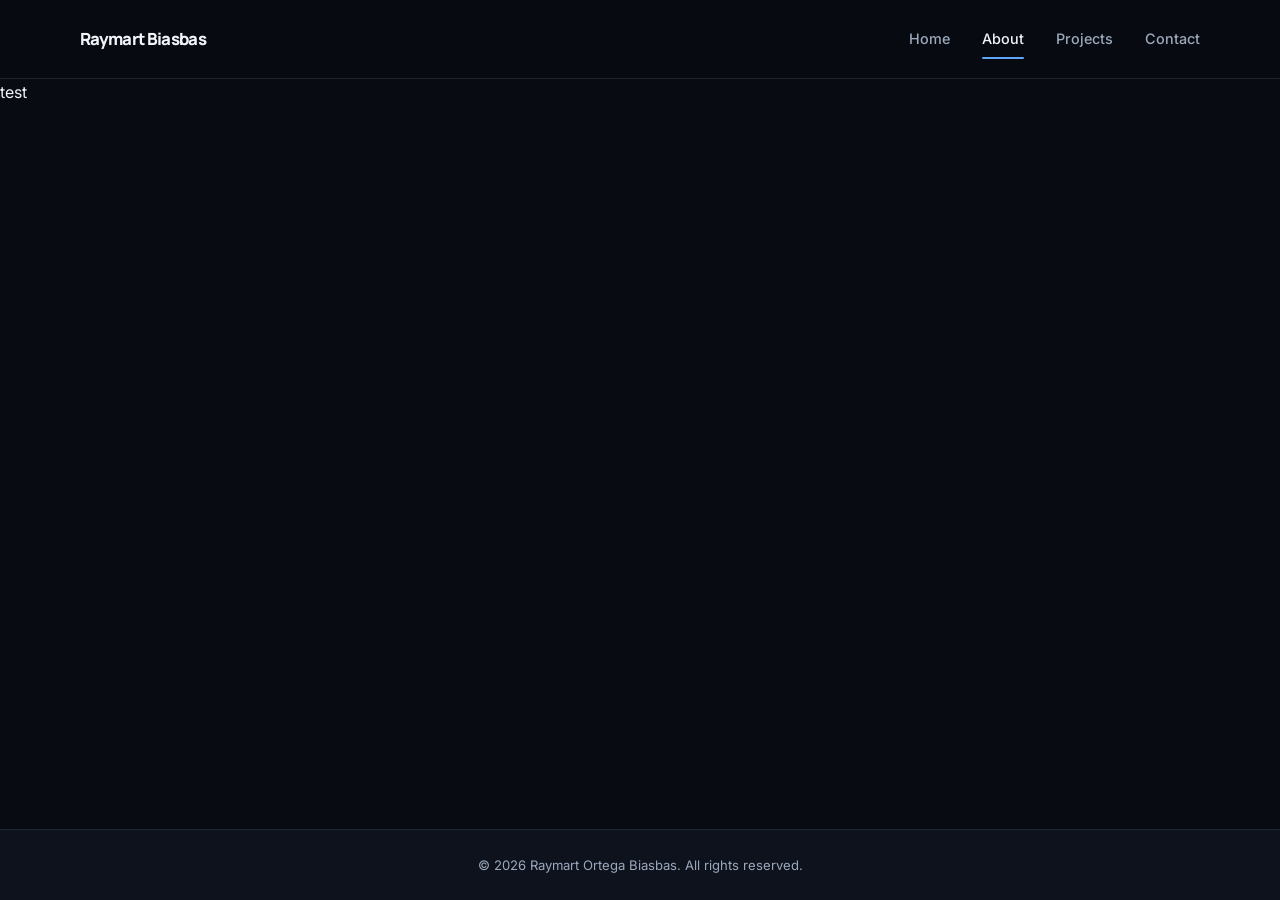
==== sections/about.html @ b762fd1e "Adding details for my portfolio website" ====
<!DOCTYPE html>
<html lang="en">
<head>
    <meta charset="UTF-8">
    <meta name="viewport" content="width=device-width, initial-scale=1.0">

    <title>Raymart Ortega Biasbas Portfolio</title>
    <meta name="description"
          content="Explore my Data Science, Data Engineering,
          Machine Learning, and AI projects.">

    <link rel="stylesheet" href="../css/styles.css">
</head>
<body>
    <!-- Navigation -->
    <header class="site-header">
        <nav class="navbar">
            <a href="../index.html" class="logo">Raymart Biasbas</a>

            <div class="nav-links">
                <a href="../index.html">Home</a>
                <a href="about.html" aria-current="page">About</a>
                <a href="projects.html">Projects</a>
                <a href="contact.html">Contact</a>
            </div>
        </nav>
    </header>
    <main>
       <section class = "about-content">    
        test
       </section>
    </main>
    <footer class="site-footer">
        <p>&copy; 2026 Raymart Ortega Biasbas. All rights reserved.</p>
    </footer>

</body>
</html>
---- css/styles.css ----
/* GOOGLE FONTS */

@import url('https://fonts.googleapis.com/css2?family=Inter:wght@400;500;600;700&family=Manrope:wght@400;500;600;700;800&display=swap');


/* CSS VARIABLES */

:root {
    color-scheme: dark;

    --bg: #080b12;
    --bg-soft: #0d121d;
    --surface: #111827;
    --surface-hover: #172236;

    --text: #f1f5f9;
    --muted: #9ca9bc;

    --accent: #60a5fa;
    --accent-bright: #93c5fd;
    --accent-glow: rgba(96, 165, 250, 0.16);

    --border: rgba(148, 163, 184, 0.15);

    --radius: 18px;
    --container: 1120px;

    --transition: 0.25s ease;
}


/* RESET */

* {
    margin: 0;
    padding: 0;
    box-sizing: border-box;
}

html {
    scroll-behavior: smooth;
    scroll-padding-top: 90px;
}

body {
    min-height: 100vh;
    min-height: 100dvh;

    display: flex;
    flex-direction: column;

    background: var(--bg);
    color: var(--text);

    font-family: 'Inter', sans-serif;
    font-size: 16px;
    line-height: 1.7;

    -webkit-font-smoothing: antialiased;
}

a {
    color: inherit;
    text-decoration: none;
}

button,
input,
textarea {
    font: inherit;
}

button,
a {
    -webkit-tap-highlight-color: transparent;
}

img {
    display: block;
    max-width: 100%;
}

::selection {
    background: rgba(96, 165, 250, 0.3);
    color: #ffffff;
}


/* MAIN LAYOUT */

main {
    flex: 1;
    display: flex;
    flex-direction: column;
}


/* NAVIGATION */

.site-header {
    position: sticky;
    top: 0;
    z-index: 100;

    width: 100%;

    border-bottom: 1px solid var(--border);

    background: rgba(8, 11, 18, 0.82);
    backdrop-filter: blur(18px);
    -webkit-backdrop-filter: blur(18px);
}

.navbar {
    width: min(100% - 48px, var(--container));
    min-height: 78px;

    margin: 0 auto;

    display: flex;
    align-items: center;
    justify-content: space-between;
    gap: 32px;
}

.logo {
    flex-shrink: 0;

    font-family: 'Manrope', sans-serif;
    font-size: 1.05rem;
    font-weight: 800;
    letter-spacing: -0.04em;

    transition: color var(--transition);
}

.logo:hover {
    color: var(--accent-bright);
}

.nav-links {
    display: flex;
    align-items: center;
    gap: 32px;
}

.nav-links a {
    position: relative;

    color: var(--muted);
    font-size: 0.9rem;
    font-weight: 500;

    transition: color var(--transition);
}

.nav-links a::after {
    content: '';

    position: absolute;
    bottom: -8px;
    left: 0;

    width: 0;
    height: 2px;

    background: var(--accent);
    border-radius: 2px;

    transition: width var(--transition);
}

.nav-links a:hover,
.nav-links a[aria-current="page"] {
    color: var(--text);
}

.nav-links a:hover::after,
.nav-links a[aria-current="page"]::after {
    width: 100%;
}


/* HERO SECTION */

.hero {
    position: relative;
    isolation: isolate;
    overflow: hidden;

    flex: 1 0 auto;
    min-height: calc(100vh - 78px);
    min-height: calc(100dvh - 78px);

    display: flex;
    flex-direction: column;
    align-items: center;
    justify-content: center;

    padding: 80px 24px;

    text-align: center;
}

.hero::before {
    content: '';

    position: absolute;
    inset: 0;
    z-index: -2;

    background-image:
        linear-gradient(
            rgba(148, 163, 184, 0.055) 1px,
            transparent 1px
        ),
        linear-gradient(
            90deg,
            rgba(148, 163, 184, 0.055) 1px,
            transparent 1px
        );

    background-size: 56px 56px;

    mask-image: linear-gradient(
        to bottom,
        black,
        transparent 85%
    );

    -webkit-mask-image: linear-gradient(
        to bottom,
        black,
        transparent 85%
    );

    pointer-events: none;
}

.hero::after {
    content: '';

    position: absolute;
    top: 5%;
    left: 50%;
    z-index: -1;

    width: min(700px, 90vw);
    aspect-ratio: 1;

    transform: translateX(-50%);

    background: radial-gradient(
        circle,
        rgba(37, 99, 235, 0.16),
        rgba(37, 99, 235, 0.045) 45%,
        transparent 70%
    );

    pointer-events: none;
}

.hero-content {
    width: 100%;
    max-width: 900px;

    animation: fade-up 0.8s ease both;
}

.hero h1 {
    margin-bottom: 28px;

    font-family: 'Manrope', sans-serif;
    font-size: clamp(2.5rem, 6vw, 5rem);
    font-weight: 800;
    line-height: 1.12;
    letter-spacing: -0.065em;

    background: linear-gradient(
        115deg,
        #ffffff 15%,
        #bfdbfe 55%,
        #60a5fa 100%
    );

    -webkit-background-clip: text;
    background-clip: text;
    color: transparent;
}

.hero-content > p:not(.hero-tagline) {
    max-width: 690px;

    margin: 0 auto;

    color: var(--muted);
    font-size: clamp(1rem, 2vw, 1.2rem);
    line-height: 1.9;
}

.hero-tagline {
    display: flex;
    flex-wrap: wrap;
    align-items: center;
    justify-content: center;
    gap: 10px;

    margin-top: 28px;

    color: var(--accent-bright);
    font-size: 0.85rem;
    font-weight: 600;
    letter-spacing: 0.035em;
}

.hero-tagline span {
    color: #475569;
}


/* ACTION BUTTONS */

.actions {
    display: flex;
    flex-wrap: wrap;
    align-items: center;
    justify-content: center;
    gap: 16px;

    margin-top: 38px;

    animation: fade-up 0.8s ease 0.15s both;
}

.btn {
    display: inline-flex;
    align-items: center;
    justify-content: center;

    min-height: 50px;
    padding: 13px 26px;

    border: 1px solid rgba(96, 165, 250, 0.35);
    border-radius: 10px;

    background: var(--accent);
    color: #08111f;

    font-size: 0.92rem;
    font-weight: 700;

    box-shadow: 0 8px 28px rgba(37, 99, 235, 0.16);

    transition:
        transform var(--transition),
        background var(--transition),
        box-shadow var(--transition),
        border-color var(--transition);
}

.btn:hover {
    transform: translateY(-3px);

    background: var(--accent-bright);

    box-shadow: 0 12px 34px rgba(37, 99, 235, 0.25);
}

.btn:active {
    transform: translateY(-1px);
}

.btn:focus-visible,
.nav-links a:focus-visible,
.logo:focus-visible {
    outline: 2px solid var(--accent-bright);
    outline-offset: 5px;
}


/* FOOTER */

.site-footer {
    padding: 24px;

    border-top: 1px solid var(--border);
    background: var(--bg-soft);

    text-align: center;
}

.site-footer p {
    color: var(--muted);
    font-size: 0.82rem;
}


/* ANIMATIONS */

@keyframes fade-up {
    from {
        opacity: 0;
        transform: translateY(18px);
    }

    to {
        opacity: 1;
        transform: translateY(0);
    }
}


/* TABLET RESPONSIVENESS */

@media (max-width: 800px) {
    .navbar {
        gap: 20px;
    }

    .logo {
        font-size: 0.95rem;
    }

    .nav-links {
        gap: 20px;
    }

    .hero {
        padding: 70px 24px;
    }
}


/* MOBILE RESPONSIVENESS */

@media (max-width: 600px) {
    .navbar {
        width: calc(100% - 32px);
        min-height: auto;

        flex-direction: column;
        justify-content: center;
        gap: 12px;

        padding: 16px 0;
    }

    .logo {
        font-size: 1rem;
        text-align: center;
    }

    .nav-links {
        width: 100%;

        flex-wrap: wrap;
        justify-content: center;
        gap: 10px 22px;
    }

    .nav-links a {
        font-size: 0.82rem;
    }

    .nav-links a::after {
        bottom: -5px;
    }

    .hero {
        min-height: calc(100vh - 110px);
        min-height: calc(100dvh - 110px);

        padding: 70px 20px;
    }

    .hero h1 {
        margin-bottom: 22px;
        font-size: clamp(2.35rem, 10vw, 3.5rem);
        letter-spacing: -0.055em;
    }

    .hero-content > p:not(.hero-tagline) {
        font-size: 0.98rem;
    }

    .hero-tagline {
        gap: 7px;

        margin-top: 22px;

        font-size: 0.76rem;
        line-height: 1.8;
    }

    .actions {
        width: 100%;
        max-width: 340px;

        flex-direction: column;
        gap: 12px;

        margin-top: 30px;
    }

    .actions .btn {
        width: 100%;
    }

    .site-footer {
        padding: 20px 16px;
    }

    .site-footer p {
        font-size: 0.75rem;
    }
}


/* REDUCED MOTION ACCESSIBILITY */

@media (prefers-reduced-motion: reduce) {
    *,
    *::before,
    *::after {
        scroll-behavior: auto !important;
        animation-duration: 0.01ms !important;
        animation-iteration-count: 1 !important;
        transition-duration: 0.01ms !important;
    }
}
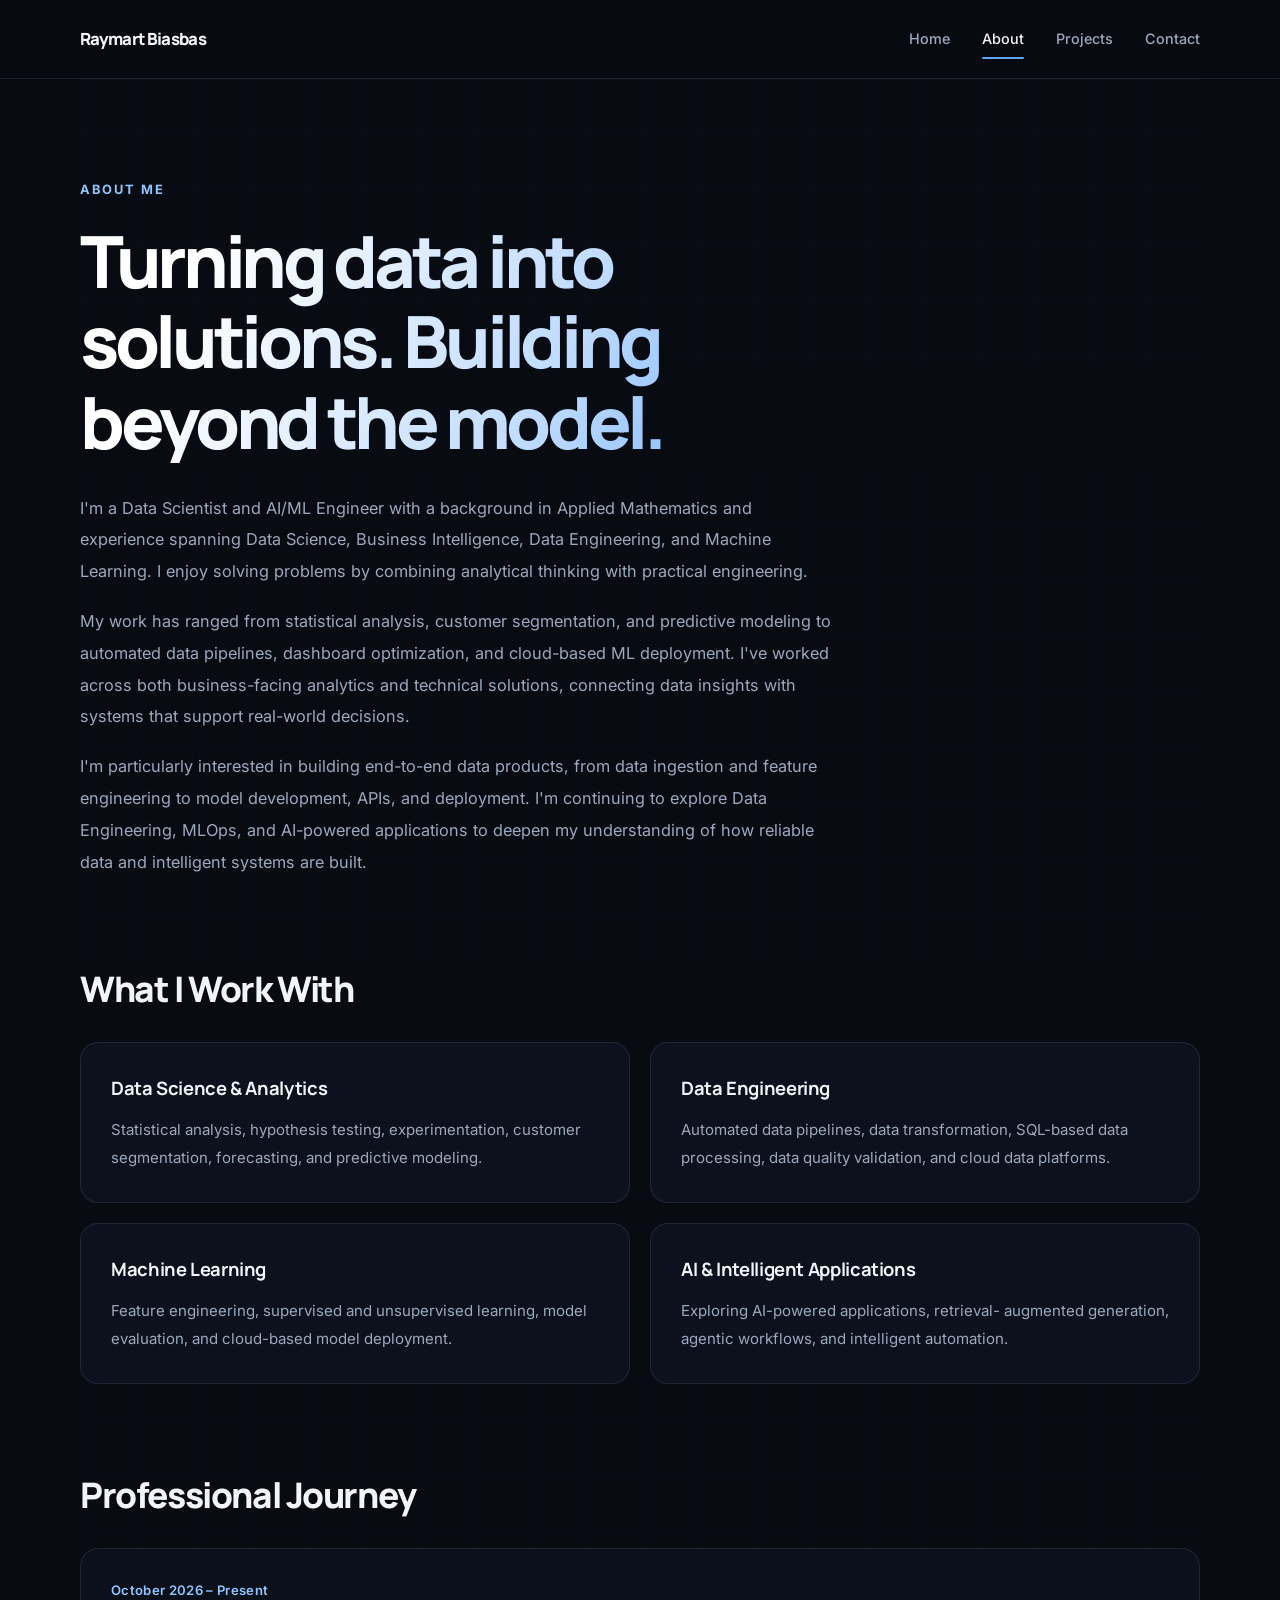
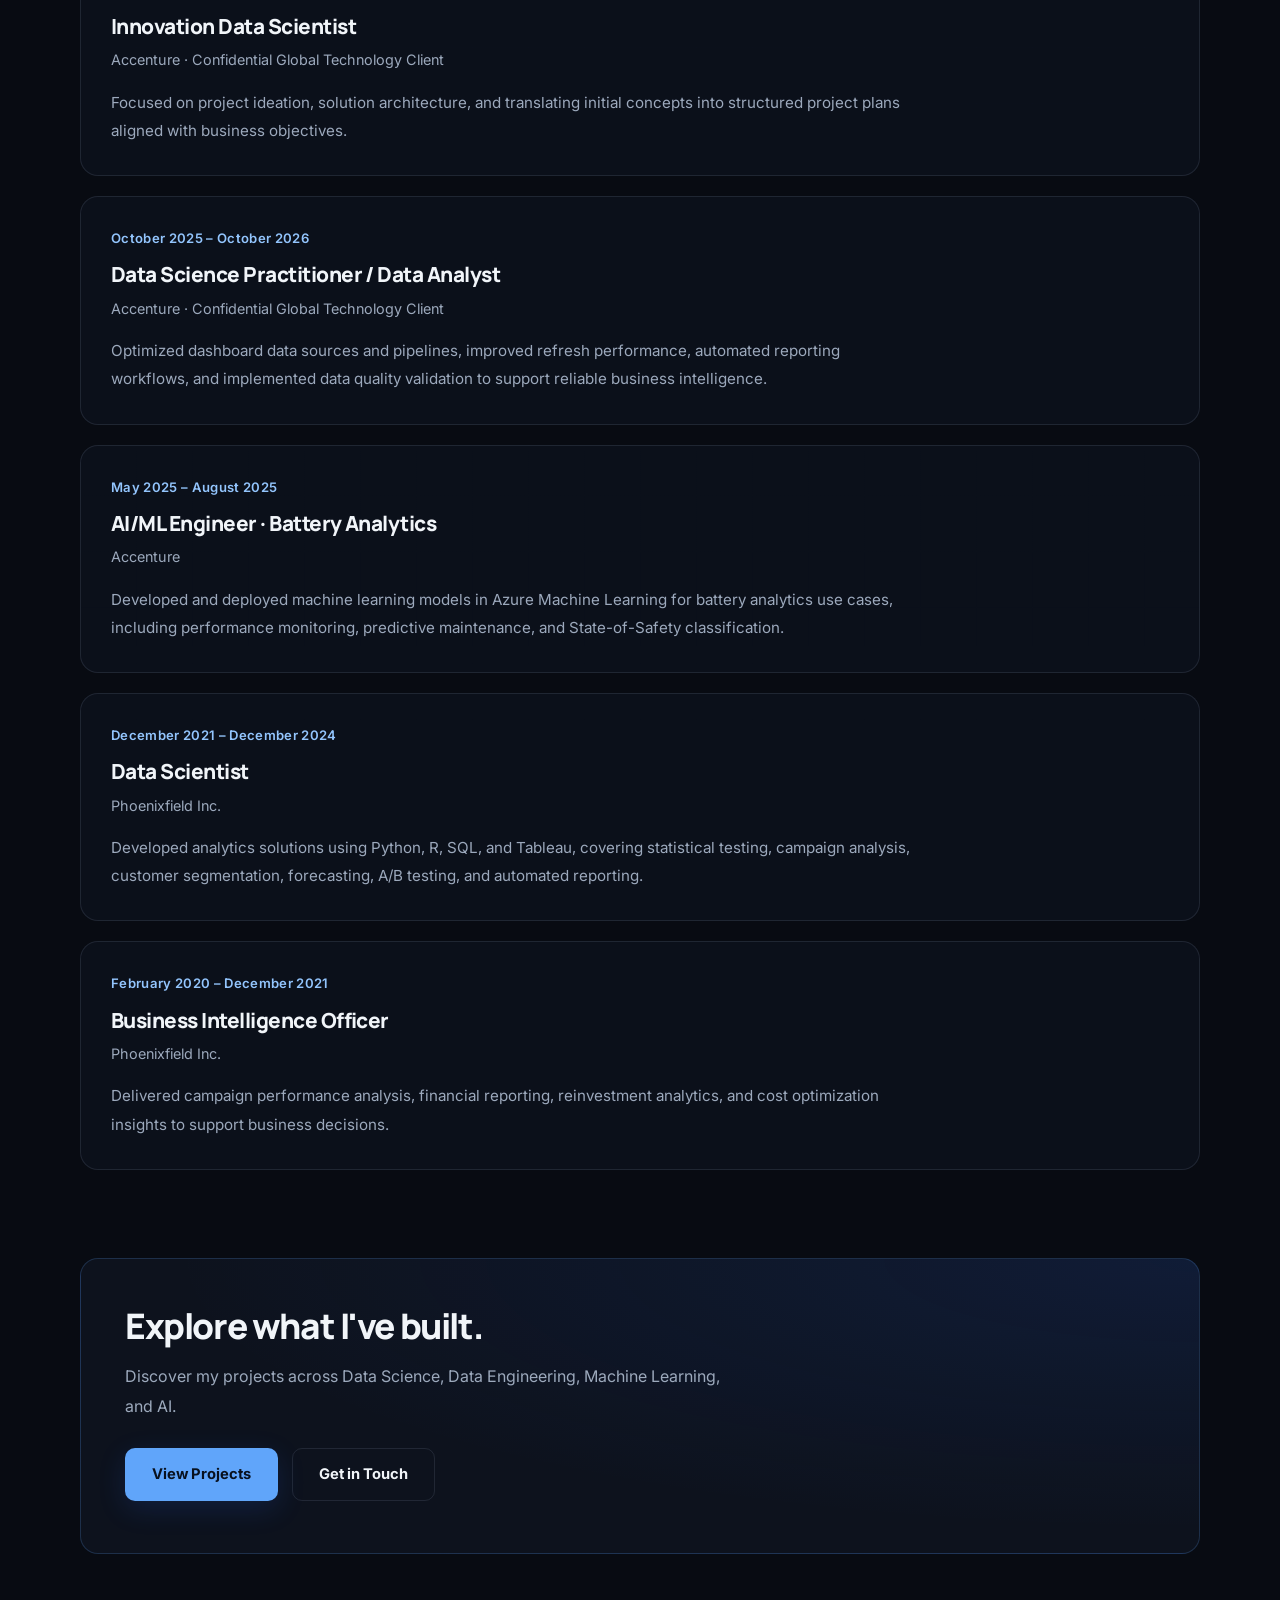
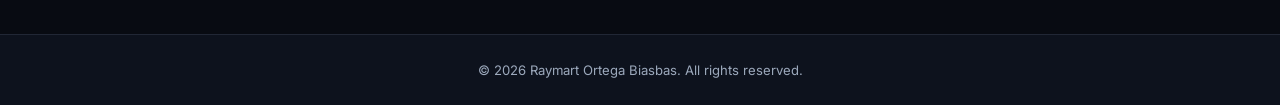
==== commit 8adc3bc7: "added about and contact section" ====
--- a/sections/about.html
+++ b/sections/about.html
@@ -4,15 +4,13 @@
     <meta charset="UTF-8">
     <meta name="viewport" content="width=device-width, initial-scale=1.0">
 
-    <title>Raymart Ortega Biasbas Portfolio</title>
+    <title>About Me | Raymart Biasbas</title>
     <meta name="description"
-          content="Explore my Data Science, Data Engineering,
-          Machine Learning, and AI projects.">
+          content="Learn about Raymart Biasbas, a Data Scientist and AI/ML Engineer working across analytics, data engineering, machine learning, and AI.">
 
     <link rel="stylesheet" href="../css/styles.css">
 </head>
 <body>
-    <!-- Navigation -->
     <header class="site-header">
         <nav class="navbar">
             <a href="../index.html" class="logo">Raymart Biasbas</a>
@@ -25,14 +23,170 @@
             </div>
         </nav>
     </header>
+
     <main>
-       <section class = "about-content">    
-        test
-       </section>
+        <section class="about-content">
+            <div class="about-intro">
+                <p class="section-label">ABOUT ME</p>
+
+                <h1>Turning data into solutions. Building beyond the model.</h1>
+
+                <p>
+                    I'm a Data Scientist and AI/ML Engineer with a background
+                    in Applied Mathematics and experience spanning Data Science,
+                    Business Intelligence, Data Engineering, and Machine Learning.
+                    I enjoy solving problems by combining analytical thinking
+                    with practical engineering.
+                </p>
+
+                <p>
+                    My work has ranged from statistical analysis, customer
+                    segmentation, and predictive modeling to automated data
+                    pipelines, dashboard optimization, and cloud-based ML
+                    deployment. I've worked across both business-facing
+                    analytics and technical solutions, connecting data
+                    insights with systems that support real-world decisions.
+                </p>
+
+                <p>
+                    I'm particularly interested in building end-to-end data
+                    products, from data ingestion and feature engineering to
+                    model development, APIs, and deployment. I'm continuing
+                    to explore Data Engineering, MLOps, and AI-powered
+                    applications to deepen my understanding of how reliable
+                    data and intelligent systems are built.
+                </p>
+            </div>
+
+            <div class="about-focus">
+                <h2>What I Work With</h2>
+
+                <div class="focus-grid">
+                    <article class="focus-card">
+                        <h3>Data Science & Analytics</h3>
+                        <p>
+                            Statistical analysis, hypothesis testing,
+                            experimentation, customer segmentation,
+                            forecasting, and predictive modeling.
+                        </p>
+                    </article>
+
+                    <article class="focus-card">
+                        <h3>Data Engineering</h3>
+                        <p>
+                            Automated data pipelines, data transformation,
+                            SQL-based data processing, data quality
+                            validation, and cloud data platforms.
+                        </p>
+                    </article>
+
+                    <article class="focus-card">
+                        <h3>Machine Learning</h3>
+                        <p>
+                            Feature engineering, supervised and unsupervised
+                            learning, model evaluation, and cloud-based
+                            model deployment.
+                        </p>
+                    </article>
+
+                    <article class="focus-card">
+                        <h3>AI & Intelligent Applications</h3>
+                        <p>
+                            Exploring AI-powered applications, retrieval-
+                            augmented generation, agentic workflows,
+                            and intelligent automation.
+                        </p>
+                    </article>
+                </div>
+            </div>
+
+            <div class="about-experience">
+                <h2>Professional Journey</h2>
+
+                <div class="experience-item">
+                    <p class="experience-date">October 2026 – Present</p>
+                    <h3>Innovation Data Scientist</h3>
+                    <p class="experience-company">
+                        Accenture · Confidential Global Technology Client
+                    </p>
+                    <p>
+                        Focused on project ideation, solution architecture,
+                        and translating initial concepts into structured
+                        project plans aligned with business objectives.
+                    </p>
+                </div>
+
+                <div class="experience-item">
+                    <p class="experience-date">October 2025 – October 2026</p>
+                    <h3>Data Science Practitioner / Data Analyst</h3>
+                    <p class="experience-company">
+                        Accenture · Confidential Global Technology Client
+                    </p>
+                    <p>
+                        Optimized dashboard data sources and pipelines,
+                        improved refresh performance, automated reporting
+                        workflows, and implemented data quality validation
+                        to support reliable business intelligence.
+                    </p>
+                </div>
+
+                <div class="experience-item">
+                    <p class="experience-date">May 2025 – August 2025</p>
+                    <h3>AI/ML Engineer · Battery Analytics</h3>
+                    <p class="experience-company">Accenture</p>
+                    <p>
+                        Developed and deployed machine learning models
+                        in Azure Machine Learning for battery analytics
+                        use cases, including performance monitoring,
+                        predictive maintenance, and State-of-Safety
+                        classification.
+                    </p>
+                </div>
+
+                <div class="experience-item">
+                    <p class="experience-date">December 2021 – December 2024</p>
+                    <h3>Data Scientist</h3>
+                    <p class="experience-company">Phoenixfield Inc.</p>
+                    <p>
+                        Developed analytics solutions using Python,
+                        R, SQL, and Tableau, covering statistical testing,
+                        campaign analysis, customer segmentation,
+                        forecasting, A/B testing, and automated reporting.
+                    </p>
+                </div>
+
+                <div class="experience-item">
+                    <p class="experience-date">February 2020 – December 2021</p>
+                    <h3>Business Intelligence Officer</h3>
+                    <p class="experience-company">Phoenixfield Inc.</p>
+                    <p>
+                        Delivered campaign performance analysis, financial
+                        reporting, reinvestment analytics, and cost
+                        optimization insights to support business decisions.
+                    </p>
+                </div>
+            </div>
+
+            <div class="about-cta">
+                <h2>Explore what I've built.</h2>
+                <p>
+                    Discover my projects across Data Science,
+                    Data Engineering, Machine Learning, and AI.
+                </p>
+
+                <a href="projects.html" class="btn btn-primary">
+                    View Projects
+                </a>
+
+                <a href="contact.html" class="btn btn-secondary">
+                    Get in Touch
+                </a>
+            </div>
+        </section>
     </main>
+
     <footer class="site-footer">
         <p>&copy; 2026 Raymart Ortega Biasbas. All rights reserved.</p>
     </footer>
-
 </body>
-</html>
+</html>
--- a/css/styles.css
+++ b/css/styles.css
@@ -94,6 +94,10 @@
     flex-direction: column;
 }
 
+main > section {
+    width: 100%;
+}
+
 
 /* NAVIGATION */
 
@@ -178,6 +182,12 @@
 .nav-links a:hover::after,
 .nav-links a[aria-current="page"]::after {
     width: 100%;
+}
+
+.logo:focus-visible,
+.nav-links a:focus-visible {
+    outline: 2px solid var(--accent-bright);
+    outline-offset: 5px;
 }
 
 
@@ -336,6 +346,7 @@
     display: inline-flex;
     align-items: center;
     justify-content: center;
+    gap: 8px;
 
     min-height: 50px;
     padding: 13px 26px;
@@ -370,11 +381,559 @@
     transform: translateY(-1px);
 }
 
-.btn:focus-visible,
-.nav-links a:focus-visible,
-.logo:focus-visible {
+.btn-primary {
+    background: var(--accent);
+    color: #08111f;
+}
+
+.btn-secondary {
+    background: transparent;
+    color: var(--text);
+    border-color: var(--border);
+    box-shadow: none;
+}
+
+.btn-secondary:hover {
+    background: var(--surface-hover);
+    border-color: rgba(96, 165, 250, 0.4);
+    box-shadow: none;
+}
+
+.btn:focus-visible {
     outline: 2px solid var(--accent-bright);
     outline-offset: 5px;
+}
+
+
+/* SHARED SECTION LABEL */
+
+.section-label {
+    margin-bottom: 20px;
+
+    color: var(--accent-bright);
+    font-size: 0.8rem;
+    font-weight: 700;
+    letter-spacing: 0.16em;
+}
+
+
+/* ABOUT PAGE */
+
+.about-content {
+    position: relative;
+    isolation: isolate;
+    overflow: hidden;
+
+    width: min(100% - 48px, var(--container));
+    margin: 0 auto;
+    padding: 100px 0 80px;
+}
+
+.about-content::before {
+    content: '';
+
+    position: absolute;
+    inset: 0;
+    z-index: -1;
+
+    background-image:
+        linear-gradient(
+            rgba(148, 163, 184, 0.025) 1px,
+            transparent 1px
+        ),
+        linear-gradient(
+            90deg,
+            rgba(148, 163, 184, 0.025) 1px,
+            transparent 1px
+        );
+
+    background-size: 56px 56px;
+
+    mask-image: linear-gradient(
+        to bottom,
+        black,
+        transparent 75%
+    );
+
+    -webkit-mask-image: linear-gradient(
+        to bottom,
+        black,
+        transparent 75%
+    );
+
+    pointer-events: none;
+}
+
+.about-intro {
+    max-width: 800px;
+    margin-bottom: 88px;
+
+    animation: fade-up 0.7s ease both;
+}
+
+.about-intro h1 {
+    margin-bottom: 30px;
+
+    font-family: 'Manrope', sans-serif;
+    font-size: clamp(2.6rem, 6vw, 4.5rem);
+    font-weight: 800;
+    line-height: 1.12;
+    letter-spacing: -0.06em;
+
+    background: linear-gradient(
+        115deg,
+        #ffffff 15%,
+        #bfdbfe 60%,
+        #60a5fa 100%
+    );
+
+    -webkit-background-clip: text;
+    background-clip: text;
+    color: transparent;
+}
+
+.about-intro p:not(.section-label) {
+    max-width: 760px;
+    margin-bottom: 18px;
+
+    color: var(--muted);
+    font-size: 1.02rem;
+    line-height: 1.95;
+}
+
+.about-intro p:last-child {
+    margin-bottom: 0;
+}
+
+
+/* ABOUT FOCUS AREAS */
+
+.about-focus,
+.about-experience {
+    margin-bottom: 88px;
+}
+
+.about-focus h2,
+.about-experience h2,
+.about-cta h2 {
+    margin-bottom: 30px;
+
+    font-family: 'Manrope', sans-serif;
+    font-size: clamp(1.7rem, 3vw, 2.2rem);
+    font-weight: 800;
+    line-height: 1.3;
+    letter-spacing: -0.04em;
+}
+
+.focus-grid {
+    display: grid;
+    grid-template-columns: repeat(2, minmax(0, 1fr));
+    gap: 20px;
+}
+
+.focus-card {
+    min-width: 0;
+    padding: 30px;
+
+    border: 1px solid var(--border);
+    border-radius: var(--radius);
+
+    background: rgba(17, 24, 39, 0.58);
+
+    transition:
+        transform var(--transition),
+        background var(--transition),
+        border-color var(--transition);
+}
+
+.focus-card:hover {
+    transform: translateY(-4px);
+
+    background: var(--surface);
+    border-color: rgba(96, 165, 250, 0.35);
+}
+
+.focus-card h3 {
+    margin-bottom: 12px;
+
+    font-family: 'Manrope', sans-serif;
+    font-size: 1.15rem;
+    font-weight: 700;
+    letter-spacing: -0.02em;
+}
+
+.focus-card p {
+    color: var(--muted);
+    font-size: 0.94rem;
+    line-height: 1.85;
+}
+
+
+/* PROFESSIONAL EXPERIENCE */
+
+.experience-item {
+    position: relative;
+
+    margin-bottom: 20px;
+    padding: 30px;
+
+    border: 1px solid var(--border);
+    border-radius: var(--radius);
+
+    background: rgba(17, 24, 39, 0.45);
+
+    transition:
+        border-color var(--transition),
+        background var(--transition);
+}
+
+.experience-item:hover {
+    border-color: rgba(96, 165, 250, 0.3);
+    background: rgba(17, 24, 39, 0.8);
+}
+
+.experience-date {
+    margin-bottom: 8px;
+
+    color: var(--accent-bright);
+    font-size: 0.82rem;
+    font-weight: 600;
+    letter-spacing: 0.025em;
+}
+
+.experience-item h3 {
+    margin-bottom: 4px;
+
+    font-family: 'Manrope', sans-serif;
+    font-size: 1.3rem;
+    font-weight: 800;
+    letter-spacing: -0.025em;
+}
+
+.experience-company {
+    margin-bottom: 16px;
+
+    color: var(--muted);
+    font-size: 0.9rem;
+}
+
+.experience-item > p:not(.experience-date, .experience-company) {
+    max-width: 800px;
+
+    color: var(--muted);
+    font-size: 0.95rem;
+    line-height: 1.85;
+}
+
+
+/* ABOUT CALL TO ACTION */
+
+.about-cta {
+    position: relative;
+    overflow: hidden;
+
+    padding: 44px;
+
+    border: 1px solid rgba(96, 165, 250, 0.2);
+    border-radius: var(--radius);
+
+    background:
+        radial-gradient(
+            ellipse at top right,
+            rgba(37, 99, 235, 0.12),
+            transparent 65%
+        ),
+        var(--bg-soft);
+}
+
+.about-cta h2 {
+    margin-bottom: 14px;
+}
+
+.about-cta p {
+    max-width: 620px;
+    margin-bottom: 26px;
+
+    color: var(--muted);
+    line-height: 1.85;
+}
+
+.about-cta .btn {
+    margin: 0 10px 8px 0;
+}
+
+
+/* CONTACT PAGE */
+
+.contact-content {
+    position: relative;
+    isolation: isolate;
+    overflow: hidden;
+
+    width: min(100% - 48px, var(--container));
+    min-height: 650px;
+
+    margin: 0 auto;
+    padding: 100px 0 80px;
+}
+
+.contact-content::before {
+    content: '';
+
+    position: absolute;
+    inset: 0;
+    z-index: -1;
+
+    background-image:
+        linear-gradient(
+            rgba(148, 163, 184, 0.025) 1px,
+            transparent 1px
+        ),
+        linear-gradient(
+            90deg,
+            rgba(148, 163, 184, 0.025) 1px,
+            transparent 1px
+        );
+
+    background-size: 56px 56px;
+
+    mask-image: linear-gradient(
+        to bottom,
+        black,
+        transparent 85%
+    );
+
+    -webkit-mask-image: linear-gradient(
+        to bottom,
+        black,
+        transparent 85%
+    );
+
+    pointer-events: none;
+}
+
+.contact-intro {
+    max-width: 800px;
+    margin-bottom: 56px;
+
+    animation: fade-up 0.7s ease both;
+}
+
+.contact-intro h1 {
+    margin-bottom: 30px;
+
+    font-family: 'Manrope', sans-serif;
+    font-size: clamp(2.6rem, 6vw, 4.5rem);
+    font-weight: 800;
+    line-height: 1.12;
+    letter-spacing: -0.06em;
+
+    background: linear-gradient(
+        115deg,
+        #ffffff 15%,
+        #bfdbfe 60%,
+        #60a5fa 100%
+    );
+
+    -webkit-background-clip: text;
+    background-clip: text;
+    color: transparent;
+}
+
+.contact-intro p:not(.section-label) {
+    max-width: 760px;
+    margin-bottom: 18px;
+
+    color: var(--muted);
+    font-size: 1.02rem;
+    line-height: 1.95;
+}
+
+.contact-intro p:last-child {
+    margin-bottom: 0;
+}
+
+
+/* CONTACT CARDS */
+
+.contact-grid {
+    display: grid;
+    grid-template-columns: repeat(2, minmax(0, 1fr));
+    gap: 20px;
+
+    margin-bottom: 64px;
+}
+
+.contact-card {
+    position: relative;
+    min-width: 0;
+    padding: 32px;
+
+    border: 1px solid var(--border);
+    border-radius: var(--radius);
+
+    background: rgba(17, 24, 39, 0.65);
+
+    transition:
+        transform var(--transition),
+        background var(--transition),
+        border-color var(--transition);
+
+    animation: fade-up 0.7s ease both;
+}
+
+.contact-card:hover {
+    transform: translateY(-5px);
+
+    background: var(--surface);
+    border-color: rgba(96, 165, 250, 0.4);
+}
+
+.contact-card:nth-child(2) {
+    animation-delay: 0.1s;
+}
+
+
+/* CONTACT ICONS */
+
+.contact-icon {
+    display: flex;
+    align-items: center;
+    justify-content: center;
+
+    width: 52px;
+    height: 52px;
+
+    margin-bottom: 24px;
+
+    border: 1px solid rgba(96, 165, 250, 0.25);
+    border-radius: 14px;
+
+    background: var(--accent-glow);
+    color: var(--accent-bright);
+
+    font-family: 'Manrope', sans-serif;
+    font-size: 1.15rem;
+    font-weight: 800;
+}
+
+
+/* CONTACT CARD CONTENT */
+
+.contact-card h2 {
+    margin-bottom: 12px;
+
+    font-family: 'Manrope', sans-serif;
+    font-size: 1.35rem;
+    font-weight: 800;
+    letter-spacing: -0.035em;
+}
+
+.contact-card p {
+    margin-bottom: 24px;
+
+    color: var(--muted);
+    font-size: 0.94rem;
+    line-height: 1.85;
+}
+
+
+/* CONTACT LINKS */
+
+.contact-card .contact-link {
+    display: inline-flex;
+    align-items: center;
+    gap: 8px;
+
+    max-width: 100%;
+    padding: 10px 0;
+
+    border: 0;
+    border-radius: 0;
+
+    background: transparent;
+    box-shadow: none;
+
+    color: var(--accent-bright);
+    font-size: 0.92rem;
+    font-weight: 600;
+
+    overflow-wrap: anywhere;
+
+    transition:
+        color var(--transition),
+        gap var(--transition);
+}
+
+.contact-card .contact-link::after {
+    content: '↗';
+
+    display: inline-block;
+    flex-shrink: 0;
+
+    transition: transform var(--transition);
+}
+
+.contact-card .contact-link:hover {
+    gap: 12px;
+
+    background: transparent;
+    color: #ffffff;
+
+    transform: none;
+}
+
+.contact-card .contact-link:hover::after {
+    transform: translate(2px, -2px);
+}
+
+.contact-card .contact-link:focus-visible {
+    outline: 2px solid var(--accent-bright);
+    outline-offset: 4px;
+}
+
+
+/* CONTACT CALL TO ACTION */
+
+.contact-cta {
+    position: relative;
+    isolation: isolate;
+    overflow: hidden;
+
+    padding: 44px;
+
+    border: 1px solid rgba(96, 165, 250, 0.2);
+    border-radius: var(--radius);
+
+    background:
+        radial-gradient(
+            ellipse at top right,
+            rgba(37, 99, 235, 0.15),
+            transparent 65%
+        ),
+        var(--bg-soft);
+}
+
+.contact-cta h2 {
+    margin-bottom: 14px;
+
+    font-family: 'Manrope', sans-serif;
+    font-size: clamp(1.7rem, 3vw, 2.2rem);
+    font-weight: 800;
+    line-height: 1.3;
+    letter-spacing: -0.04em;
+}
+
+.contact-cta p {
+    max-width: 620px;
+    margin-bottom: 26px;
+
+    color: var(--muted);
+    line-height: 1.85;
+}
+
+.contact-cta .btn {
+    margin: 0 10px 8px 0;
 }
 
 
@@ -428,6 +987,39 @@
     .hero {
         padding: 70px 24px;
     }
+
+    .about-content,
+    .contact-content {
+        padding-top: 80px;
+    }
+
+    .about-intro,
+    .about-focus,
+    .about-experience {
+        margin-bottom: 68px;
+    }
+
+    .focus-card,
+    .experience-item {
+        padding: 25px;
+    }
+
+    .contact-intro {
+        margin-bottom: 44px;
+    }
+
+    .contact-grid {
+        gap: 16px;
+        margin-bottom: 48px;
+    }
+
+    .contact-card {
+        padding: 26px;
+    }
+
+    .contact-cta {
+        padding: 34px;
+    }
 }
 
 
@@ -475,6 +1067,7 @@
 
     .hero h1 {
         margin-bottom: 22px;
+
         font-size: clamp(2.35rem, 10vw, 3.5rem);
         letter-spacing: -0.055em;
     }
@@ -485,7 +1078,6 @@
 
     .hero-tagline {
         gap: 7px;
-
         margin-top: 22px;
 
         font-size: 0.76rem;
@@ -504,6 +1096,142 @@
 
     .actions .btn {
         width: 100%;
+    }
+
+    .about-content,
+    .contact-content {
+        width: calc(100% - 36px);
+        padding: 64px 0 48px;
+    }
+
+    .about-intro {
+        margin-bottom: 58px;
+    }
+
+    .about-intro h1 {
+        margin-bottom: 22px;
+
+        font-size: clamp(2.4rem, 10vw, 3.4rem);
+        letter-spacing: -0.055em;
+    }
+
+    .about-intro p:not(.section-label) {
+        font-size: 0.96rem;
+        line-height: 1.85;
+    }
+
+    .about-focus,
+    .about-experience {
+        margin-bottom: 58px;
+    }
+
+    .about-focus h2,
+    .about-experience h2,
+    .about-cta h2 {
+        margin-bottom: 22px;
+    }
+
+    .focus-grid {
+        grid-template-columns: 1fr;
+        gap: 14px;
+    }
+
+    .focus-card,
+    .experience-item {
+        padding: 22px;
+        border-radius: 14px;
+    }
+
+    .focus-card p,
+    .experience-item > p:not(.experience-date, .experience-company) {
+        font-size: 0.9rem;
+    }
+
+    .about-cta {
+        padding: 26px 22px;
+        border-radius: 14px;
+    }
+
+    .about-cta .btn {
+        width: 100%;
+        margin-right: 0;
+    }
+
+    .contact-content {
+        min-height: auto;
+    }
+
+    .contact-intro {
+        margin-bottom: 36px;
+    }
+
+    .contact-intro h1 {
+        margin-bottom: 22px;
+
+        font-size: clamp(2.4rem, 10vw, 3.4rem);
+        letter-spacing: -0.055em;
+    }
+
+    .contact-intro p:not(.section-label) {
+        font-size: 0.96rem;
+        line-height: 1.85;
+    }
+
+    .contact-grid {
+        grid-template-columns: 1fr;
+        gap: 16px;
+
+        margin-bottom: 36px;
+    }
+
+    .contact-card {
+        padding: 24px;
+        border-radius: 14px;
+    }
+
+    .contact-card h2 {
+        font-size: 1.25rem;
+    }
+
+    .contact-card p {
+        font-size: 0.9rem;
+    }
+
+    .contact-icon {
+        width: 46px;
+        height: 46px;
+
+        margin-bottom: 20px;
+    }
+
+    .contact-card .contact-link {
+        font-size: 0.1rem;
+    }
+
+    .contact-cta {
+        padding: 28px 22px;
+        border-radius: 14px;
+    }
+
+    .contact-cta h2 {
+        margin-bottom: 14px;
+        font-size: 1.6rem;
+    }
+
+    .contact-cta p {
+        font-size: 0.94rem;
+    }
+
+    .contact-cta .btn {
+        display: flex;
+        width: 100%;
+
+        margin: 0 0 12px;
+        padding: 13px 18px;
+    }
+
+    .contact-cta .btn:last-child {
+        margin-bottom: 0;
     }
 
     .site-footer {
